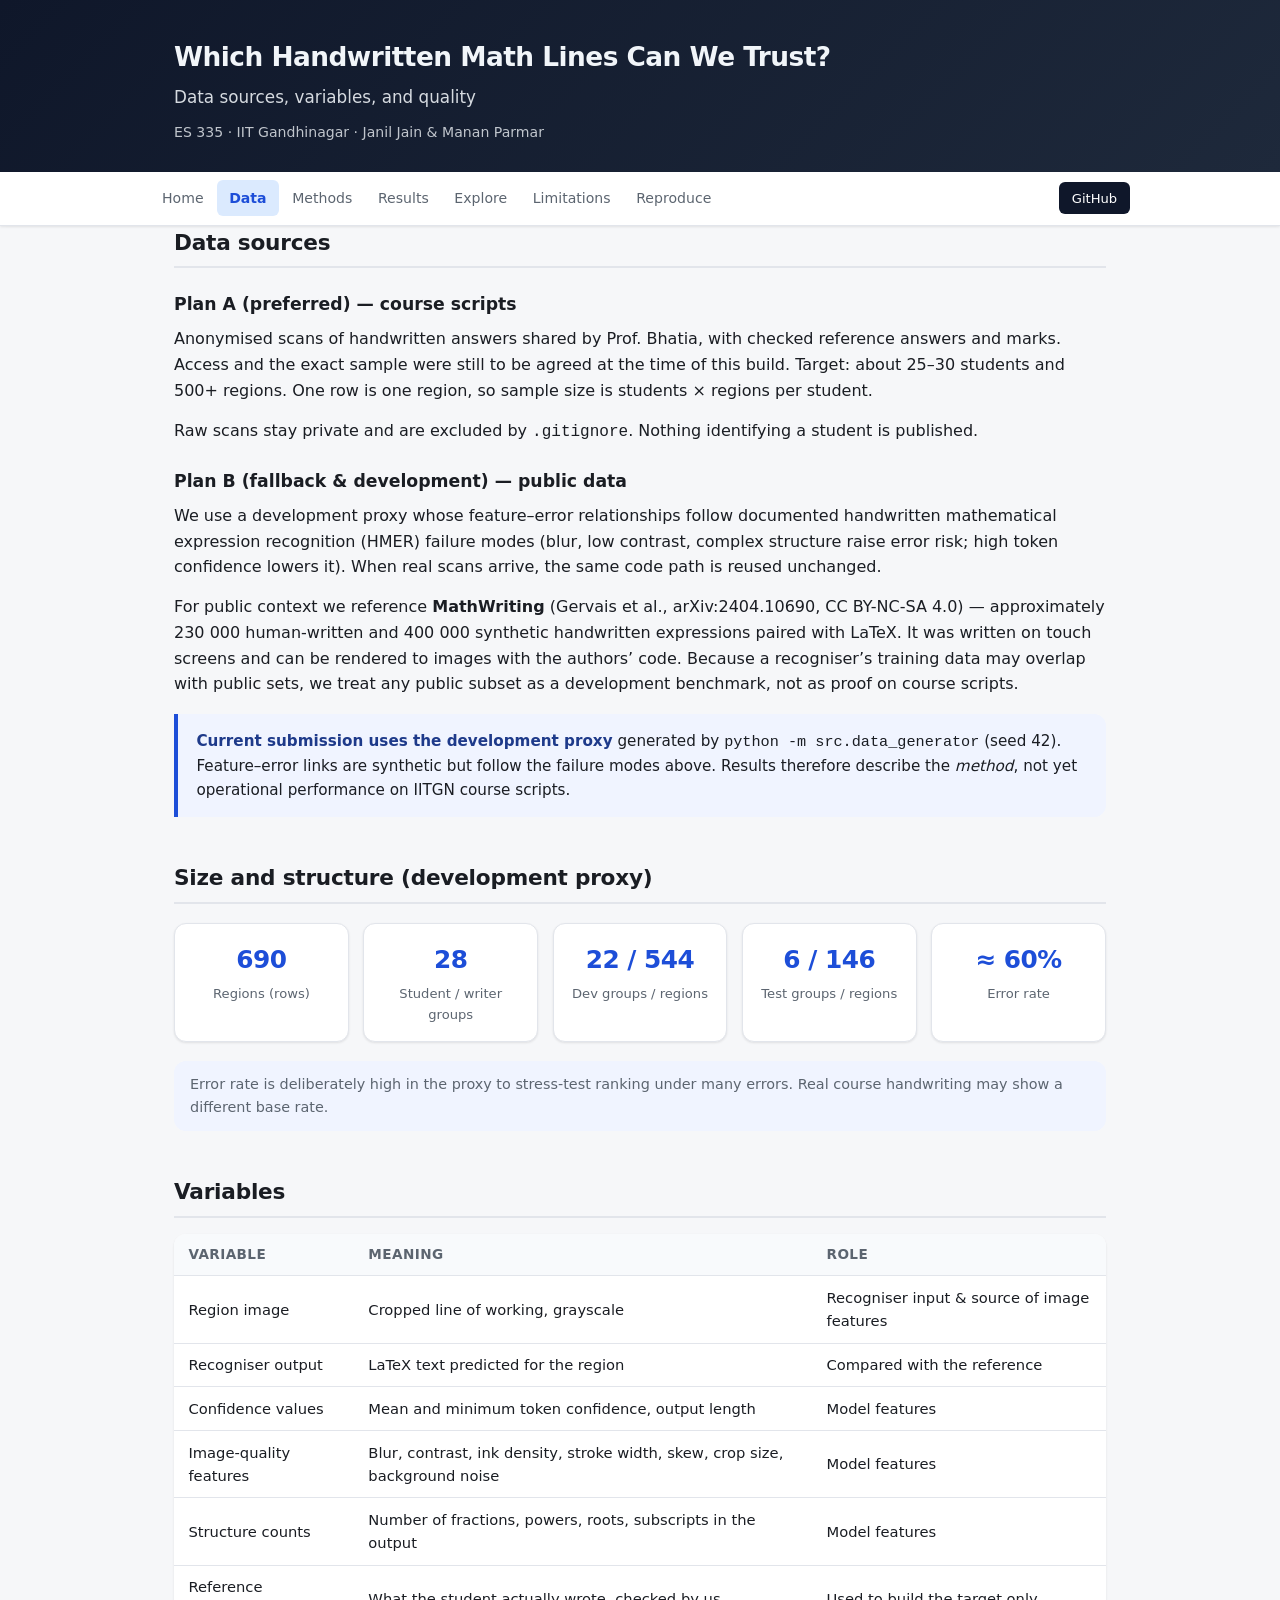
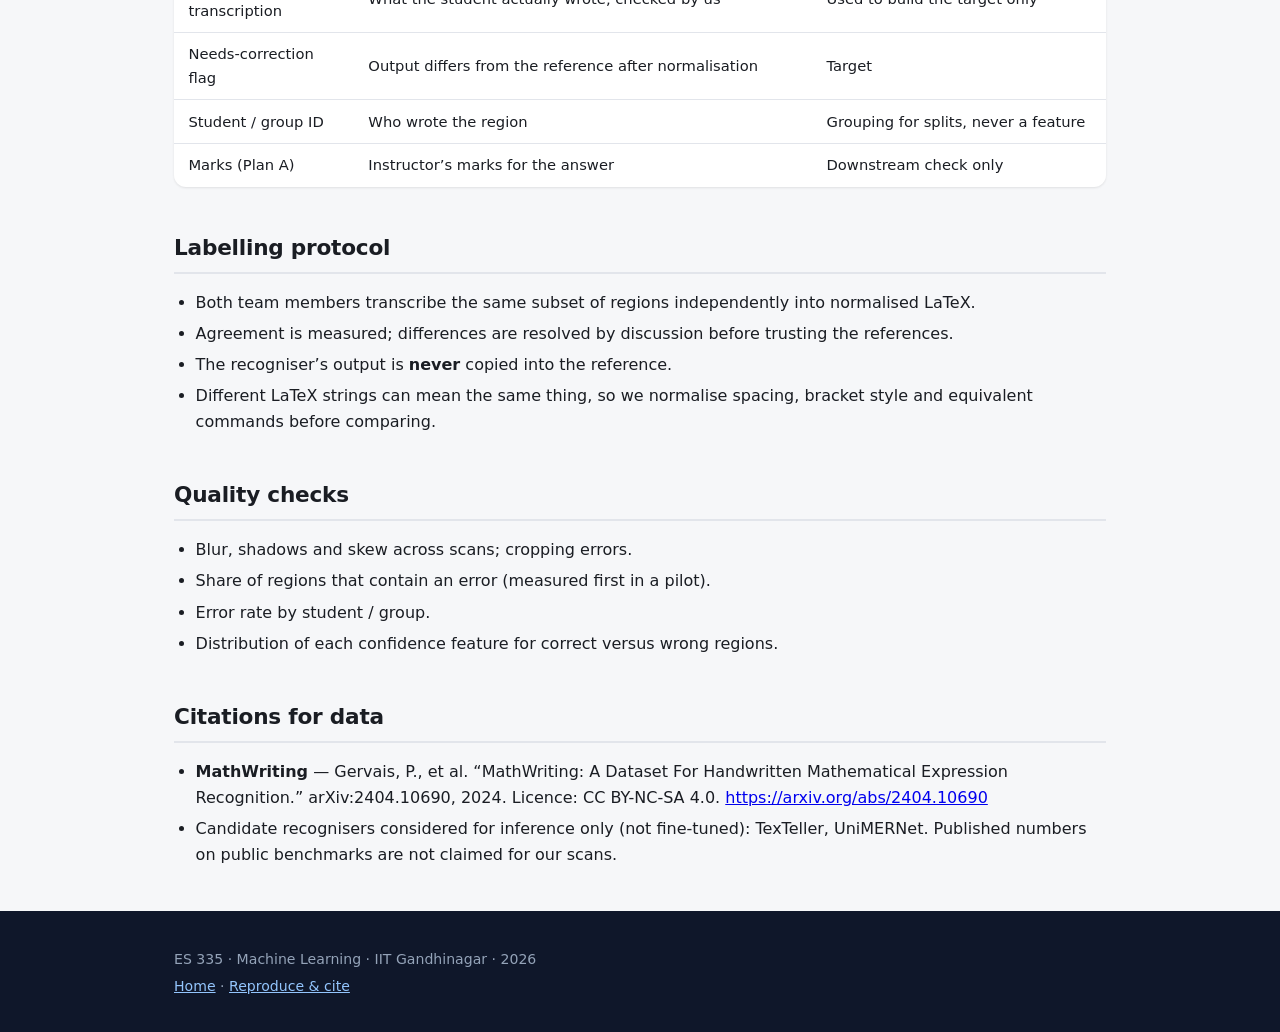
==== docs/data.html @ 90378cee "Add data.html and methods.html pages" ====
<!DOCTYPE html>
<html lang="en">
<head>
  <meta charset="UTF-8" />
  <meta name="viewport" content="width=device-width, initial-scale=1" />
  <title>Data · Handwritten Math Error Prediction · ES 335</title>
  <link rel="stylesheet" href="style.css" />
</head>
<body>
<header class="site-header">
  <div class="wrap">
    <h1>Which Handwritten Math Lines Can We Trust?</h1>
    <p class="subtitle">Data sources, variables, and quality</p>
    <p class="meta">ES 335 · IIT Gandhinagar · Janil Jain &amp; Manan Parmar</p>
  </div>
</header>

<nav class="nav">
  <div class="wrap nav-inner">
    <a href="index.html">Home</a>
    <a href="data.html" class="active">Data</a>
    <a href="methods.html">Methods</a>
    <a href="results.html">Results</a>
    <a href="explore.html">Explore</a>
    <a href="limitations.html">Limitations</a>
    <a href="reproduce.html">Reproduce</a>
    <a class="repo-link" href="https://github.com/Janil-ship-it/es335-math-recognition-error-prediction" target="_blank" rel="noopener">GitHub</a>
  </div>
</nav>

<main class="wrap">
  <section>
    <h2>Data sources</h2>
    <h3>Plan A (preferred) — course scripts</h3>
    <p>
      Anonymised scans of handwritten answers shared by Prof. Bhatia, with checked reference answers and marks.
      Access and the exact sample were still to be agreed at the time of this build. Target: about 25–30 students
      and 500+ regions. One row is one region, so sample size is students × regions per student.
    </p>
    <p>
      Raw scans stay private and are excluded by <code>.gitignore</code>. Nothing identifying a student is published.
    </p>
    <h3>Plan B (fallback &amp; development) — public data</h3>
    <p>
      We use a development proxy whose feature–error relationships follow documented handwritten mathematical
      expression recognition (HMER) failure modes (blur, low contrast, complex structure raise error risk;
      high token confidence lowers it). When real scans arrive, the same code path is reused unchanged.
    </p>
    <p>
      For public context we reference <strong>MathWriting</strong>
      (Gervais et al., arXiv:2404.10690, CC BY-NC-SA 4.0) — approximately 230&nbsp;000 human-written and
      400&nbsp;000 synthetic handwritten expressions paired with LaTeX. It was written on touch screens and can
      be rendered to images with the authors’ code. Because a recogniser’s training data may overlap with public
      sets, we treat any public subset as a development benchmark, not as proof on course scripts.
    </p>
    <div class="callout">
      <strong>Current submission uses the development proxy</strong> generated by
      <code>python -m src.data_generator</code> (seed 42). Feature–error links are synthetic but follow the
      failure modes above. Results therefore describe the <em>method</em>, not yet operational performance on
      IITGN course scripts.
    </div>
  </section>
  <section>
    <h2>Size and structure (development proxy)</h2>
    <div class="stats-grid">
      <div class="stat-card"><div class="value">690</div><div class="label">Regions (rows)</div></div>
      <div class="stat-card"><div class="value">28</div><div class="label">Student / writer groups</div></div>
      <div class="stat-card"><div class="value">22 / 544</div><div class="label">Dev groups / regions</div></div>
      <div class="stat-card"><div class="value">6 / 146</div><div class="label">Test groups / regions</div></div>
      <div class="stat-card"><div class="value">≈ 60%</div><div class="label">Error rate</div></div>
    </div>
    <p class="note">
      Error rate is deliberately high in the proxy to stress-test ranking under many errors.
      Real course handwriting may show a different base rate.
    </p>
  </section>
  <section>
    <h2>Variables</h2>
    <table>
      <thead>
        <tr><th>Variable</th><th>Meaning</th><th>Role</th></tr>
      </thead>
      <tbody>
        <tr><td>Region image</td><td>Cropped line of working, grayscale</td><td>Recogniser input &amp; source of image features</td></tr>
        <tr><td>Recogniser output</td><td>LaTeX text predicted for the region</td><td>Compared with the reference</td></tr>
        <tr><td>Confidence values</td><td>Mean and minimum token confidence, output length</td><td>Model features</td></tr>
        <tr><td>Image-quality features</td><td>Blur, contrast, ink density, stroke width, skew, crop size, background noise</td><td>Model features</td></tr>
        <tr><td>Structure counts</td><td>Number of fractions, powers, roots, subscripts in the output</td><td>Model features</td></tr>
        <tr><td>Reference transcription</td><td>What the student actually wrote, checked by us</td><td>Used to build the target only</td></tr>
        <tr><td>Needs-correction flag</td><td>Output differs from the reference after normalisation</td><td>Target</td></tr>
        <tr><td>Student / group ID</td><td>Who wrote the region</td><td>Grouping for splits, never a feature</td></tr>
        <tr><td>Marks (Plan A)</td><td>Instructor’s marks for the answer</td><td>Downstream check only</td></tr>
      </tbody>
    </table>
  </section>
  <section>
    <h2>Labelling protocol</h2>
    <ul>
      <li>Both team members transcribe the same subset of regions independently into normalised LaTeX.</li>
      <li>Agreement is measured; differences are resolved by discussion before trusting the references.</li>
      <li>The recogniser’s output is <strong>never</strong> copied into the reference.</li>
      <li>Different LaTeX strings can mean the same thing, so we normalise spacing, bracket style and equivalent commands before comparing.</li>
    </ul>
  </section>
  <section>
    <h2>Quality checks</h2>
    <ul>
      <li>Blur, shadows and skew across scans; cropping errors.</li>
      <li>Share of regions that contain an error (measured first in a pilot).</li>
      <li>Error rate by student / group.</li>
      <li>Distribution of each confidence feature for correct versus wrong regions.</li>
    </ul>
  </section>
  <section>
    <h2>Citations for data</h2>
    <ul>
      <li>
        <strong>MathWriting</strong> — Gervais, P., et al. “MathWriting: A Dataset For Handwritten Mathematical Expression Recognition.”
        arXiv:2404.10690, 2024. Licence: CC BY-NC-SA 4.0.
        <a href="https://arxiv.org/abs/2404.10690" target="_blank" rel="noopener">https://arxiv.org/abs/2404.10690</a>
      </li>
      <li>
        Candidate recognisers considered for inference only (not fine-tuned): TexTeller, UniMERNet.
        Published numbers on public benchmarks are not claimed for our scans.
      </li>
    </ul>
  </section>
</main>

<footer class="site-footer">
  <div class="wrap">
    <p>ES 335 · Machine Learning · IIT Gandhinagar · 2026</p>
    <p><a href="index.html">Home</a> · <a href="reproduce.html">Reproduce &amp; cite</a></p>
  </div>
</footer>
</body>
</html>
---- docs/style.css ----
/* ============================================================
   ES 335 · Handwritten Math Error Prediction
   Production-ready site styles
   ============================================================ */

:root {
  --bg: #f6f7f9;
  --card: #ffffff;
  --text: #1a1d23;
  --muted: #5c6570;
  --accent: #1d4ed8;
  --accent-soft: #dbeafe;
  --accent-dark: #1e3a8a;
  --border: #e2e5eb;
  --success: #059669;
  --warning: #d97706;
  --danger: #dc2626;
  --baseline: #64748b;
  --logistic: #2563eb;
  --forest: #7c3aed;
  --radius: 12px;
  --shadow: 0 1px 3px rgba(0,0,0,.06), 0 1px 2px rgba(0,0,0,.04);
  --shadow-lg: 0 10px 25px -5px rgba(0,0,0,.08), 0 4px 6px -2px rgba(0,0,0,.03);
  font-family: "Inter", system-ui, -apple-system, BlinkMacSystemFont, "Segoe UI", sans-serif;
}

* { box-sizing: border-box; }
html { scroll-behavior: smooth; }
body {
  margin: 0;
  background: var(--bg);
  color: var(--text);
  line-height: 1.6;
  font-size: 16px;
  -webkit-font-smoothing: antialiased;
}

.wrap {
  max-width: 980px;
  margin: 0 auto;
  padding: 0 1.5rem;
}
.wide { max-width: 1100px; }

.site-header {
  background: linear-gradient(135deg, #0f172a 0%, #1e293b 100%);
  color: #f1f5f9;
  padding: 2.25rem 0 1.75rem;
}
.site-header h1 {
  margin: 0 0 0.35rem;
  font-size: 1.65rem;
  font-weight: 700;
  letter-spacing: -0.02em;
}
.site-header .subtitle {
  margin: 0;
  opacity: 0.88;
  font-size: 1.05rem;
}
.site-header .meta {
  margin: 0.65rem 0 0;
  font-size: 0.88rem;
  opacity: 0.78;
}
.site-header a {
  color: #93c5fd;
  text-decoration: none;
}
.site-header a:hover { text-decoration: underline; }

.nav {
  background: var(--card);
  border-bottom: 1px solid var(--border);
  position: sticky;
  top: 0;
  z-index: 50;
  box-shadow: var(--shadow);
}
.nav-inner {
  display: flex;
  flex-wrap: wrap;
  gap: 0.15rem 0.1rem;
  padding: 0.55rem 0;
  align-items: center;
}
.nav a {
  color: var(--muted);
  text-decoration: none;
  font-size: 0.88rem;
  font-weight: 500;
  padding: 0.4rem 0.75rem;
  border-radius: 6px;
  transition: all 0.15s;
}
.nav a:hover { color: var(--accent); background: var(--accent-soft); }
.nav a.active {
  color: var(--accent);
  background: var(--accent-soft);
  font-weight: 600;
}
.nav .repo-link {
  margin-left: auto;
  background: #0f172a;
  color: #fff !important;
  font-size: 0.82rem;
  padding: 0.35rem 0.8rem;
}
.nav .repo-link:hover { background: #1e293b; }

main { padding: 2.25rem 0 4rem; }
section { margin-bottom: 2.75rem; }
h2 {
  font-size: 1.35rem;
  margin: 0 0 1rem;
  font-weight: 700;
  letter-spacing: -0.01em;
  border-bottom: 2px solid var(--border);
  padding-bottom: 0.4rem;
}
h3 {
  font-size: 1.08rem;
  margin: 1.4rem 0 0.5rem;
  font-weight: 600;
}
p { margin: 0 0 0.9rem; }
ul, ol { margin: 0 0 1rem; padding-left: 1.35rem; }
li { margin-bottom: 0.35rem; }

.card {
  background: var(--card);
  border-radius: var(--radius);
  border: 1px solid var(--border);
  box-shadow: var(--shadow);
  padding: 1.25rem 1.4rem;
  margin-bottom: 1.25rem;
}
.callout {
  background: #f0f4ff;
  border-left: 4px solid var(--accent);
  padding: 0.9rem 1.15rem;
  border-radius: 0 var(--radius) var(--radius) 0;
  margin: 1.1rem 0;
  font-size: 0.95rem;
}
.callout.warning {
  background: #fffbeb;
  border-left-color: var(--warning);
}
.callout.danger {
  background: #fef2f2;
  border-left-color: var(--danger);
}
.callout strong { color: var(--accent-dark); }

table {
  width: 100%;
  border-collapse: collapse;
  background: var(--card);
  border-radius: var(--radius);
  overflow: hidden;
  box-shadow: var(--shadow);
  font-size: 0.92rem;
  margin: 1rem 0;
}
th, td {
  padding: 0.6rem 0.9rem;
  border-bottom: 1px solid var(--border);
  text-align: left;
}
th {
  background: #f8fafc;
  font-weight: 600;
  color: var(--muted);
  font-size: 0.85rem;
  text-transform: uppercase;
  letter-spacing: 0.03em;
}
tr:last-child td { border-bottom: none; }
tr:hover td { background: #f8fafc; }
.num { font-variant-numeric: tabular-nums; text-align: right; }
.ci { color: var(--muted); font-size: 0.85em; }

.stats-grid {
  display: grid;
  grid-template-columns: repeat(auto-fit, minmax(160px, 1fr));
  gap: 0.9rem;
  margin: 1.2rem 0;
}
.stat-card {
  background: var(--card);
  border: 1px solid var(--border);
  border-radius: var(--radius);
  padding: 1rem 1.15rem;
  text-align: center;
  box-shadow: var(--shadow);
}
.stat-card .value {
  font-size: 1.55rem;
  font-weight: 700;
  color: var(--accent);
  letter-spacing: -0.02em;
}
.stat-card .label {
  font-size: 0.82rem;
  color: var(--muted);
  margin-top: 0.2rem;
}

.control-panel {
  background: var(--card);
  border: 1px solid var(--border);
  border-radius: var(--radius);
  padding: 1.25rem 1.4rem;
  margin: 1.25rem 0;
  box-shadow: var(--shadow);
}
.control-row {
  display: flex;
  align-items: center;
  gap: 1rem;
  flex-wrap: wrap;
  margin-bottom: 0.85rem;
}
.control-row:last-child { margin-bottom: 0; }
.control-row label {
  font-weight: 600;
  font-size: 0.95rem;
  min-width: 110px;
}
input[type=range] {
  width: 220px;
  accent-color: var(--accent);
  cursor: pointer;
}
.rate-display {
  font-weight: 700;
  font-size: 1.15rem;
  color: var(--accent);
  min-width: 3.2rem;
}

.bar-group { margin: 1rem 0; }
.bar-row {
  display: flex;
  align-items: center;
  gap: 0.7rem;
  margin: 0.5rem 0;
}
.bar-row .lab {
  width: 100px;
  font-size: 0.9rem;
  font-weight: 500;
  flex-shrink: 0;
}
.bar-track {
  flex: 1;
  height: 18px;
  background: #e2e8f0;
  border-radius: 5px;
  overflow: hidden;
  max-width: 420px;
}
.bar-fill {
  height: 100%;
  border-radius: 5px;
  transition: width 0.25s ease;
  min-width: 2px;
}
.bar-fill.baseline { background: var(--baseline); }
.bar-fill.logistic { background: var(--logistic); }
.bar-fill.forest { background: var(--forest); }
.bar-value {
  font-size: 0.88rem;
  font-variant-numeric: tabular-nums;
  min-width: 4.5rem;
  color: var(--muted);
}

.metric-cards {
  display: grid;
  grid-template-columns: repeat(auto-fit, minmax(140px, 1fr));
  gap: 0.85rem;
  margin: 1.2rem 0;
}
.metric-card {
  background: var(--card);
  border: 1px solid var(--border);
  border-radius: var(--radius);
  padding: 0.9rem 1rem;
  text-align: center;
}
.metric-card .m-label {
  font-size: 0.78rem;
  color: var(--muted);
  text-transform: uppercase;
  letter-spacing: 0.04em;
  margin-bottom: 0.25rem;
}
.metric-card .m-value {
  font-size: 1.4rem;
  font-weight: 700;
  font-variant-numeric: tabular-nums;
}
.metric-card .m-sub {
  font-size: 0.78rem;
  color: var(--muted);
  margin-top: 0.15rem;
}

.filters {
  display: flex;
  flex-wrap: wrap;
  gap: 0.5rem;
  margin: 1rem 0;
}
.filter-btn {
  border: 1px solid var(--border);
  background: var(--card);
  color: var(--muted);
  padding: 0.4rem 0.85rem;
  border-radius: 999px;
  font-size: 0.85rem;
  font-weight: 500;
  cursor: pointer;
  transition: all 0.15s;
}
.filter-btn:hover { border-color: var(--accent); color: var(--accent); }
.filter-btn.active {
  background: var(--accent);
  color: #fff;
  border-color: var(--accent);
}
.region-grid {
  display: grid;
  grid-template-columns: repeat(auto-fill, minmax(280px, 1fr));
  gap: 1rem;
  margin-top: 1.25rem;
}
.region-card {
  background: var(--card);
  border: 1px solid var(--border);
  border-radius: var(--radius);
  padding: 1rem 1.1rem;
  box-shadow: var(--shadow);
  transition: box-shadow 0.15s, border-color 0.15s;
  cursor: default;
}
.region-card:hover {
  box-shadow: var(--shadow-lg);
  border-color: #cbd5e1;
}
.region-card.miss { border-left: 4px solid var(--danger); }
.region-card.hit { border-left: 4px solid var(--success); }
.region-card.false-alarm { border-left: 4px solid var(--warning); }
.region-card.correct { border-left: 4px solid #94a3b8; }
.region-id {
  font-size: 0.78rem;
  color: var(--muted);
  font-weight: 600;
  letter-spacing: 0.03em;
}
.latex {
  font-family: "Times New Roman", Times, serif;
  font-size: 1.05rem;
  margin: 0.4rem 0;
  padding: 0.35rem 0.5rem;
  background: #f8fafc;
  border-radius: 6px;
  overflow-x: auto;
}
.latex .tag {
  font-size: 0.7rem;
  color: var(--muted);
  text-transform: uppercase;
  margin-right: 0.4rem;
}
.feat-row {
  display: flex;
  flex-wrap: wrap;
  gap: 0.35rem 0.7rem;
  font-size: 0.8rem;
  color: var(--muted);
  margin-top: 0.5rem;
}
.risk-badge {
  display: inline-block;
  font-size: 0.78rem;
  font-weight: 600;
  padding: 0.15rem 0.5rem;
  border-radius: 999px;
  margin-top: 0.4rem;
}
.risk-high { background: #fee2e2; color: #b91c1c; }
.risk-mid { background: #fef3c7; color: #b45309; }
.risk-low { background: #d1fae5; color: #047857; }

.site-footer {
  background: #0f172a;
  color: #94a3b8;
  padding: 2rem 0;
  font-size: 0.88rem;
}
.site-footer a { color: #93c5fd; }
.site-footer p { margin: 0.3rem 0; }

.note {
  font-size: 0.9rem;
  color: var(--muted);
  background: #f0f4ff;
  padding: 0.75rem 1rem;
  border-radius: var(--radius);
  margin: 1rem 0;
}
.badge {
  display: inline-block;
  font-size: 0.75rem;
  font-weight: 600;
  padding: 0.15rem 0.55rem;
  border-radius: 999px;
  background: var(--accent-soft);
  color: var(--accent-dark);
}
.two-col {
  display: grid;
  grid-template-columns: 1fr 1fr;
  gap: 1.25rem;
}
@media (max-width: 720px) {
  .two-col { grid-template-columns: 1fr; }
  .site-header h1 { font-size: 1.35rem; }
  .nav-inner { gap: 0.1rem; }
  .nav a { padding: 0.35rem 0.55rem; font-size: 0.82rem; }
  .nav .repo-link { margin-left: 0; margin-top: 0.3rem; }
}

.hero-takeaway {
  background: linear-gradient(135deg, #eff6ff, #f0f9ff);
  border: 1px solid #bfdbfe;
  border-radius: var(--radius);
  padding: 1.35rem 1.5rem;
  margin: 1.5rem 0;
}
.hero-takeaway h3 { margin-top: 0; color: var(--accent-dark); }
.compare-table td.better { color: var(--success); font-weight: 600; }
.legend {
  display: flex;
  gap: 1.25rem;
  flex-wrap: wrap;
  font-size: 0.88rem;
  margin: 0.75rem 0 1.25rem;
}
.legend span::before {
  content: "";
  display: inline-block;
  width: 12px;
  height: 12px;
  border-radius: 3px;
  margin-right: 0.4rem;
  vertical-align: -1px;
}
.legend .baseline::before { background: var(--baseline); }
.legend .logistic::before { background: var(--logistic); }
.legend .forest::before { background: var(--forest); }
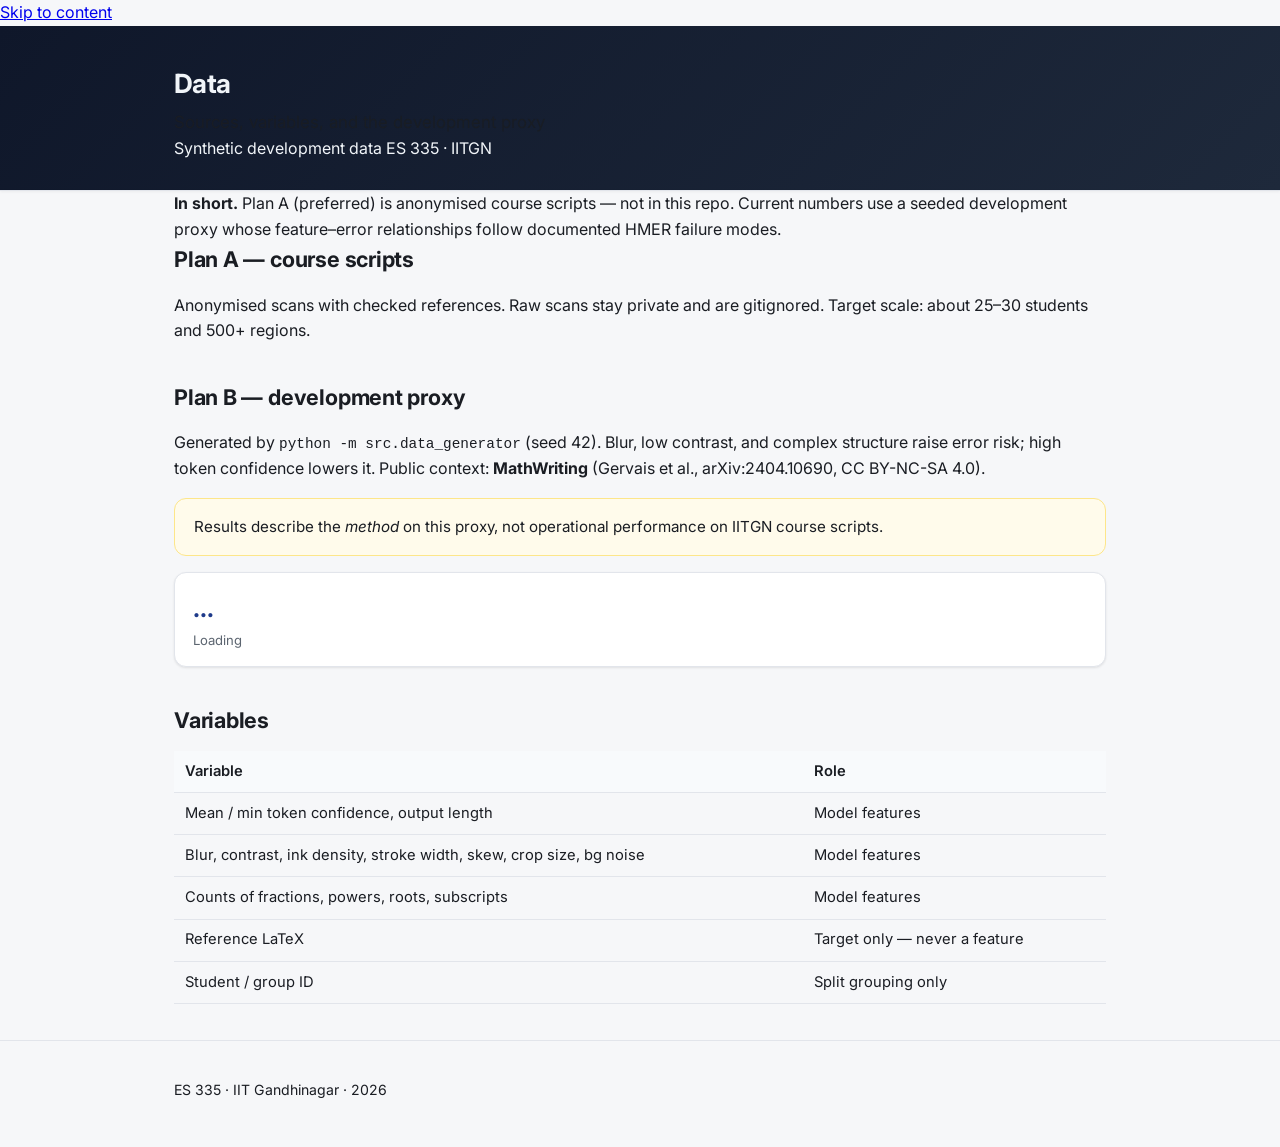
==== commit 8698fa89: "Site redesign: methods, data, errors step pages" ====
--- a/docs/data.html
+++ b/docs/data.html
@@ -3,135 +3,91 @@
 <head>
   <meta charset="UTF-8" />
   <meta name="viewport" content="width=device-width, initial-scale=1" />
-  <title>Data · Handwritten Math Error Prediction · ES 335</title>
+  <title>Data · MathGuard · ES 335</title>
+  <link href="https://fonts.googleapis.com/css2?family=IBM+Plex+Mono:wght@400;600&family=Inter:wght@400;500;600;700&display=swap" rel="stylesheet" />
   <link rel="stylesheet" href="style.css" />
 </head>
 <body>
+<a class="skip-link" href="#main">Skip to content</a>
 <header class="site-header">
   <div class="wrap">
-    <h1>Which Handwritten Math Lines Can We Trust?</h1>
-    <p class="subtitle">Data sources, variables, and quality</p>
-    <p class="meta">ES 335 · IIT Gandhinagar · Janil Jain &amp; Manan Parmar</p>
+    <h1>Data</h1>
+    <p class="subtitle">Sources, variables, and the development proxy</p>
+    <div class="badge-row">
+      <span class="badge badge-synthetic">Synthetic development data</span>
+      <span class="badge badge-course">ES 335 · IITGN</span>
+    </div>
   </div>
 </header>
+<nav class="nav" id="site-nav" aria-label="Primary"></nav>
+<main id="main" class="wrap">
+  <div id="breadcrumb" class="breadcrumb"></div>
+  <div id="step-progress"></div>
 
-<nav class="nav">
-  <div class="wrap nav-inner">
-    <a href="index.html">Home</a>
-    <a href="data.html" class="active">Data</a>
-    <a href="methods.html">Methods</a>
-    <a href="results.html">Results</a>
-    <a href="explore.html">Explore</a>
-    <a href="limitations.html">Limitations</a>
-    <a href="reproduce.html">Reproduce</a>
-    <a class="repo-link" href="https://github.com/Janil-ship-it/es335-math-recognition-error-prediction" target="_blank" rel="noopener">GitHub</a>
+  <div class="in-short">
+    <strong>In short.</strong>
+    Plan A (preferred) is anonymised course scripts — not in this repo. Current numbers use a seeded development
+    proxy whose feature–error relationships follow documented HMER failure modes.
   </div>
-</nav>
 
-<main class="wrap">
   <section>
-    <h2>Data sources</h2>
-    <h3>Plan A (preferred) — course scripts</h3>
+    <h2>Plan A — course scripts</h2>
     <p>
-      Anonymised scans of handwritten answers shared by Prof. Bhatia, with checked reference answers and marks.
-      Access and the exact sample were still to be agreed at the time of this build. Target: about 25–30 students
-      and 500+ regions. One row is one region, so sample size is students × regions per student.
+      Anonymised scans with checked references. Raw scans stay private and are gitignored.
+      Target scale: about 25–30 students and 500+ regions.
     </p>
+  </section>
+
+  <section>
+    <h2>Plan B — development proxy</h2>
     <p>
-      Raw scans stay private and are excluded by <code>.gitignore</code>. Nothing identifying a student is published.
+      Generated by <code>python -m src.data_generator</code> (seed 42). Blur, low contrast, and complex structure
+      raise error risk; high token confidence lowers it. Public context: <strong>MathWriting</strong>
+      (Gervais et al., arXiv:2404.10690, CC BY-NC-SA 4.0).
     </p>
-    <h3>Plan B (fallback &amp; development) — public data</h3>
-    <p>
-      We use a development proxy whose feature–error relationships follow documented handwritten mathematical
-      expression recognition (HMER) failure modes (blur, low contrast, complex structure raise error risk;
-      high token confidence lowers it). When real scans arrive, the same code path is reused unchanged.
-    </p>
-    <p>
-      For public context we reference <strong>MathWriting</strong>
-      (Gervais et al., arXiv:2404.10690, CC BY-NC-SA 4.0) — approximately 230&nbsp;000 human-written and
-      400&nbsp;000 synthetic handwritten expressions paired with LaTeX. It was written on touch screens and can
-      be rendered to images with the authors’ code. Because a recogniser’s training data may overlap with public
-      sets, we treat any public subset as a development benchmark, not as proof on course scripts.
-    </p>
-    <div class="callout">
-      <strong>Current submission uses the development proxy</strong> generated by
-      <code>python -m src.data_generator</code> (seed 42). Feature–error links are synthetic but follow the
-      failure modes above. Results therefore describe the <em>method</em>, not yet operational performance on
-      IITGN course scripts.
+    <div class="callout callout-warning">
+      Results describe the <em>method</em> on this proxy, not operational performance on IITGN course scripts.
+    </div>
+    <div class="stats-grid" id="data-stats" data-loading>
+      <div class="stat-card loading"><div class="value">…</div><div class="label">Loading</div></div>
     </div>
   </section>
-  <section>
-    <h2>Size and structure (development proxy)</h2>
-    <div class="stats-grid">
-      <div class="stat-card"><div class="value">690</div><div class="label">Regions (rows)</div></div>
-      <div class="stat-card"><div class="value">28</div><div class="label">Student / writer groups</div></div>
-      <div class="stat-card"><div class="value">22 / 544</div><div class="label">Dev groups / regions</div></div>
-      <div class="stat-card"><div class="value">6 / 146</div><div class="label">Test groups / regions</div></div>
-      <div class="stat-card"><div class="value">≈ 60%</div><div class="label">Error rate</div></div>
-    </div>
-    <p class="note">
-      Error rate is deliberately high in the proxy to stress-test ranking under many errors.
-      Real course handwriting may show a different base rate.
-    </p>
-  </section>
+
   <section>
     <h2>Variables</h2>
-    <table>
-      <thead>
-        <tr><th>Variable</th><th>Meaning</th><th>Role</th></tr>
-      </thead>
-      <tbody>
-        <tr><td>Region image</td><td>Cropped line of working, grayscale</td><td>Recogniser input &amp; source of image features</td></tr>
-        <tr><td>Recogniser output</td><td>LaTeX text predicted for the region</td><td>Compared with the reference</td></tr>
-        <tr><td>Confidence values</td><td>Mean and minimum token confidence, output length</td><td>Model features</td></tr>
-        <tr><td>Image-quality features</td><td>Blur, contrast, ink density, stroke width, skew, crop size, background noise</td><td>Model features</td></tr>
-        <tr><td>Structure counts</td><td>Number of fractions, powers, roots, subscripts in the output</td><td>Model features</td></tr>
-        <tr><td>Reference transcription</td><td>What the student actually wrote, checked by us</td><td>Used to build the target only</td></tr>
-        <tr><td>Needs-correction flag</td><td>Output differs from the reference after normalisation</td><td>Target</td></tr>
-        <tr><td>Student / group ID</td><td>Who wrote the region</td><td>Grouping for splits, never a feature</td></tr>
-        <tr><td>Marks (Plan A)</td><td>Instructor’s marks for the answer</td><td>Downstream check only</td></tr>
-      </tbody>
-    </table>
+    <div class="table-wrap">
+      <table>
+        <thead><tr><th>Variable</th><th>Role</th></tr></thead>
+        <tbody>
+          <tr><td>Mean / min token confidence, output length</td><td>Model features</td></tr>
+          <tr><td>Blur, contrast, ink density, stroke width, skew, crop size, bg noise</td><td>Model features</td></tr>
+          <tr><td>Counts of fractions, powers, roots, subscripts</td><td>Model features</td></tr>
+          <tr><td>Reference LaTeX</td><td>Target only — never a feature</td></tr>
+          <tr><td>Student / group ID</td><td>Split grouping only</td></tr>
+        </tbody>
+      </table>
+    </div>
   </section>
-  <section>
-    <h2>Labelling protocol</h2>
-    <ul>
-      <li>Both team members transcribe the same subset of regions independently into normalised LaTeX.</li>
-      <li>Agreement is measured; differences are resolved by discussion before trusting the references.</li>
-      <li>The recogniser’s output is <strong>never</strong> copied into the reference.</li>
-      <li>Different LaTeX strings can mean the same thing, so we normalise spacing, bracket style and equivalent commands before comparing.</li>
-    </ul>
-  </section>
-  <section>
-    <h2>Quality checks</h2>
-    <ul>
-      <li>Blur, shadows and skew across scans; cropping errors.</li>
-      <li>Share of regions that contain an error (measured first in a pilot).</li>
-      <li>Error rate by student / group.</li>
-      <li>Distribution of each confidence feature for correct versus wrong regions.</li>
-    </ul>
-  </section>
-  <section>
-    <h2>Citations for data</h2>
-    <ul>
-      <li>
-        <strong>MathWriting</strong> — Gervais, P., et al. “MathWriting: A Dataset For Handwritten Mathematical Expression Recognition.”
-        arXiv:2404.10690, 2024. Licence: CC BY-NC-SA 4.0.
-        <a href="https://arxiv.org/abs/2404.10690" target="_blank" rel="noopener">https://arxiv.org/abs/2404.10690</a>
-      </li>
-      <li>
-        Candidate recognisers considered for inference only (not fine-tuned): TexTeller, UniMERNet.
-        Published numbers on public benchmarks are not claimed for our scans.
-      </li>
-    </ul>
-  </section>
+
+  <nav class="page-nav" id="page-nav" aria-label="Page"></nav>
 </main>
-
-<footer class="site-footer">
-  <div class="wrap">
-    <p>ES 335 · Machine Learning · IIT Gandhinagar · 2026</p>
-    <p><a href="index.html">Home</a> · <a href="reproduce.html">Reproduce &amp; cite</a></p>
-  </div>
-</footer>
+<footer class="site-footer"><div class="wrap"><p>ES 335 · IIT Gandhinagar · 2026</p></div></footer>
+<script src="app.js"></script>
+<script>
+  MathGuard.init({
+    page: "data",
+    onData: function (data) {
+      var ds = data.dataset_stats || {};
+      var el = document.getElementById("data-stats");
+      if (!el) return;
+      el.innerHTML =
+        '<div class="stat-card"><div class="value">' + (ds.n_total || "—") + '</div><div class="label">Regions</div></div>' +
+        '<div class="stat-card"><div class="value">' + ((ds.n_dev_groups || 0) + (ds.n_test_groups || 0)) + '</div><div class="label">Groups</div></div>' +
+        '<div class="stat-card"><div class="value">' + (ds.n_dev_groups || "—") + ' / ' + (ds.n_dev || "—") + '</div><div class="label">Dev groups / regions</div></div>' +
+        '<div class="stat-card"><div class="value">' + (ds.n_test_groups || "—") + ' / ' + (ds.n_test || "—") + '</div><div class="label">Test groups / regions</div></div>' +
+        '<div class="stat-card"><div class="value">' + MathGuard.pct(ds.error_rate_overall, 0) + '</div><div class="label">Overall error rate</div></div>';
+    }
+  });
+</script>
 </body>
 </html>
--- a/docs/style.css
+++ b/docs/style.css
@@ -80,385 +80,112 @@
 .nav-inner {
   display: flex;
   flex-wrap: wrap;
-  gap: 0.15rem 0.1rem;
+  gap: 0.25rem 0.15rem;
   padding: 0.55rem 0;
   align-items: center;
 }
 .nav a {
   color: var(--muted);
   text-decoration: none;
-  font-size: 0.88rem;
+  font-size: 0.92rem;
   font-weight: 500;
   padding: 0.4rem 0.75rem;
-  border-radius: 6px;
-  transition: all 0.15s;
+  border-radius: 8px;
+  transition: background .15s, color .15s;
 }
-.nav a:hover { color: var(--accent); background: var(--accent-soft); }
-.nav a.active {
-  color: var(--accent);
-  background: var(--accent-soft);
-  font-weight: 600;
-}
-.nav .repo-link {
-  margin-left: auto;
-  background: #0f172a;
-  color: #fff !important;
-  font-size: 0.82rem;
-  padding: 0.35rem 0.8rem;
-}
-.nav .repo-link:hover { background: #1e293b; }
+.nav a:hover { background: var(--accent-soft); color: var(--accent-dark); }
+.nav a.active { background: var(--accent-soft); color: var(--accent); font-weight: 600; }
+.nav .repo-link { margin-left: auto; color: var(--accent); }
 
-main { padding: 2.25rem 0 4rem; }
-section { margin-bottom: 2.75rem; }
-h2 {
-  font-size: 1.35rem;
-  margin: 0 0 1rem;
-  font-weight: 700;
-  letter-spacing: -0.01em;
-  border-bottom: 2px solid var(--border);
-  padding-bottom: 0.4rem;
-}
-h3 {
-  font-size: 1.08rem;
-  margin: 1.4rem 0 0.5rem;
-  font-weight: 600;
-}
-p { margin: 0 0 0.9rem; }
-ul, ol { margin: 0 0 1rem; padding-left: 1.35rem; }
-li { margin-bottom: 0.35rem; }
-
-.card {
-  background: var(--card);
-  border-radius: var(--radius);
-  border: 1px solid var(--border);
-  box-shadow: var(--shadow);
-  padding: 1.25rem 1.4rem;
-  margin-bottom: 1.25rem;
-}
-.callout {
-  background: #f0f4ff;
-  border-left: 4px solid var(--accent);
-  padding: 0.9rem 1.15rem;
-  border-radius: 0 var(--radius) var(--radius) 0;
-  margin: 1.1rem 0;
-  font-size: 0.95rem;
-}
-.callout.warning {
-  background: #fffbeb;
-  border-left-color: var(--warning);
-}
-.callout.danger {
-  background: #fef2f2;
-  border-left-color: var(--danger);
-}
-.callout strong { color: var(--accent-dark); }
-
-table {
-  width: 100%;
-  border-collapse: collapse;
-  background: var(--card);
-  border-radius: var(--radius);
-  overflow: hidden;
-  box-shadow: var(--shadow);
-  font-size: 0.92rem;
-  margin: 1rem 0;
-}
-th, td {
-  padding: 0.6rem 0.9rem;
-  border-bottom: 1px solid var(--border);
-  text-align: left;
-}
-th {
-  background: #f8fafc;
-  font-weight: 600;
-  color: var(--muted);
-  font-size: 0.85rem;
-  text-transform: uppercase;
-  letter-spacing: 0.03em;
-}
-tr:last-child td { border-bottom: none; }
-tr:hover td { background: #f8fafc; }
-.num { font-variant-numeric: tabular-nums; text-align: right; }
-.ci { color: var(--muted); font-size: 0.85em; }
+main { padding: 2rem 0 3.5rem; }
+section { margin-bottom: 2.25rem; }
+h2 { font-size: 1.35rem; margin: 0 0 0.85rem; letter-spacing: -0.01em; }
+h3 { font-size: 1.08rem; margin: 1.25rem 0 0.5rem; }
+p, li { color: var(--text); }
+.muted, .note { color: var(--muted); font-size: 0.95rem; }
 
 .stats-grid {
   display: grid;
-  grid-template-columns: repeat(auto-fit, minmax(160px, 1fr));
-  gap: 0.9rem;
-  margin: 1.2rem 0;
+  grid-template-columns: repeat(auto-fit, minmax(140px, 1fr));
+  gap: 0.85rem;
 }
 .stat-card {
   background: var(--card);
   border: 1px solid var(--border);
   border-radius: var(--radius);
-  padding: 1rem 1.15rem;
-  text-align: center;
+  padding: 1rem 1.1rem;
   box-shadow: var(--shadow);
 }
 .stat-card .value {
   font-size: 1.55rem;
   font-weight: 700;
-  color: var(--accent);
+  color: var(--accent-dark);
   letter-spacing: -0.02em;
 }
 .stat-card .label {
   font-size: 0.82rem;
   color: var(--muted);
   margin-top: 0.2rem;
+  line-height: 1.35;
 }
 
-.control-panel {
-  background: var(--card);
-  border: 1px solid var(--border);
+.hero-takeaway {
+  background: linear-gradient(135deg, #eff6ff 0%, #f8fafc 100%);
+  border: 1px solid #bfdbfe;
   border-radius: var(--radius);
   padding: 1.25rem 1.4rem;
   margin: 1.25rem 0;
-  box-shadow: var(--shadow);
 }
-.control-row {
-  display: flex;
-  align-items: center;
-  gap: 1rem;
-  flex-wrap: wrap;
-  margin-bottom: 0.85rem;
-}
-.control-row:last-child { margin-bottom: 0; }
-.control-row label {
-  font-weight: 600;
+.callout {
+  background: #fffbeb;
+  border: 1px solid #fde68a;
+  border-radius: var(--radius);
+  padding: 1rem 1.2rem;
+  margin: 1rem 0;
   font-size: 0.95rem;
-  min-width: 110px;
-}
-input[type=range] {
-  width: 220px;
-  accent-color: var(--accent);
-  cursor: pointer;
-}
-.rate-display {
-  font-weight: 700;
-  font-size: 1.15rem;
-  color: var(--accent);
-  min-width: 3.2rem;
-}
-
-.bar-group { margin: 1rem 0; }
-.bar-row {
-  display: flex;
-  align-items: center;
-  gap: 0.7rem;
-  margin: 0.5rem 0;
-}
-.bar-row .lab {
-  width: 100px;
-  font-size: 0.9rem;
-  font-weight: 500;
-  flex-shrink: 0;
-}
-.bar-track {
-  flex: 1;
-  height: 18px;
-  background: #e2e8f0;
-  border-radius: 5px;
-  overflow: hidden;
-  max-width: 420px;
-}
-.bar-fill {
-  height: 100%;
-  border-radius: 5px;
-  transition: width 0.25s ease;
-  min-width: 2px;
-}
-.bar-fill.baseline { background: var(--baseline); }
-.bar-fill.logistic { background: var(--logistic); }
-.bar-fill.forest { background: var(--forest); }
-.bar-value {
-  font-size: 0.88rem;
-  font-variant-numeric: tabular-nums;
-  min-width: 4.5rem;
-  color: var(--muted);
-}
-
-.metric-cards {
-  display: grid;
-  grid-template-columns: repeat(auto-fit, minmax(140px, 1fr));
-  gap: 0.85rem;
-  margin: 1.2rem 0;
-}
-.metric-card {
-  background: var(--card);
-  border: 1px solid var(--border);
-  border-radius: var(--radius);
-  padding: 0.9rem 1rem;
-  text-align: center;
-}
-.metric-card .m-label {
-  font-size: 0.78rem;
-  color: var(--muted);
-  text-transform: uppercase;
-  letter-spacing: 0.04em;
-  margin-bottom: 0.25rem;
-}
-.metric-card .m-value {
-  font-size: 1.4rem;
-  font-weight: 700;
-  font-variant-numeric: tabular-nums;
-}
-.metric-card .m-sub {
-  font-size: 0.78rem;
-  color: var(--muted);
-  margin-top: 0.15rem;
-}
-
-.filters {
-  display: flex;
-  flex-wrap: wrap;
-  gap: 0.5rem;
-  margin: 1rem 0;
-}
-.filter-btn {
-  border: 1px solid var(--border);
-  background: var(--card);
-  color: var(--muted);
-  padding: 0.4rem 0.85rem;
-  border-radius: 999px;
-  font-size: 0.85rem;
-  font-weight: 500;
-  cursor: pointer;
-  transition: all 0.15s;
-}
-.filter-btn:hover { border-color: var(--accent); color: var(--accent); }
-.filter-btn.active {
-  background: var(--accent);
-  color: #fff;
-  border-color: var(--accent);
-}
-.region-grid {
-  display: grid;
-  grid-template-columns: repeat(auto-fill, minmax(280px, 1fr));
-  gap: 1rem;
-  margin-top: 1.25rem;
-}
-.region-card {
-  background: var(--card);
-  border: 1px solid var(--border);
-  border-radius: var(--radius);
-  padding: 1rem 1.1rem;
-  box-shadow: var(--shadow);
-  transition: box-shadow 0.15s, border-color 0.15s;
-  cursor: default;
-}
-.region-card:hover {
-  box-shadow: var(--shadow-lg);
-  border-color: #cbd5e1;
-}
-.region-card.miss { border-left: 4px solid var(--danger); }
-.region-card.hit { border-left: 4px solid var(--success); }
-.region-card.false-alarm { border-left: 4px solid var(--warning); }
-.region-card.correct { border-left: 4px solid #94a3b8; }
-.region-id {
-  font-size: 0.78rem;
-  color: var(--muted);
-  font-weight: 600;
-  letter-spacing: 0.03em;
-}
-.latex {
-  font-family: "Times New Roman", Times, serif;
-  font-size: 1.05rem;
-  margin: 0.4rem 0;
-  padding: 0.35rem 0.5rem;
-  background: #f8fafc;
-  border-radius: 6px;
-  overflow-x: auto;
-}
-.latex .tag {
-  font-size: 0.7rem;
-  color: var(--muted);
-  text-transform: uppercase;
-  margin-right: 0.4rem;
-}
-.feat-row {
-  display: flex;
-  flex-wrap: wrap;
-  gap: 0.35rem 0.7rem;
-  font-size: 0.8rem;
-  color: var(--muted);
-  margin-top: 0.5rem;
-}
-.risk-badge {
-  display: inline-block;
-  font-size: 0.78rem;
-  font-weight: 600;
-  padding: 0.15rem 0.5rem;
-  border-radius: 999px;
-  margin-top: 0.4rem;
-}
-.risk-high { background: #fee2e2; color: #b91c1c; }
-.risk-mid { background: #fef3c7; color: #b45309; }
-.risk-low { background: #d1fae5; color: #047857; }
-
-.site-footer {
-  background: #0f172a;
-  color: #94a3b8;
-  padding: 2rem 0;
-  font-size: 0.88rem;
-}
-.site-footer a { color: #93c5fd; }
-.site-footer p { margin: 0.3rem 0; }
-
-.note {
-  font-size: 0.9rem;
-  color: var(--muted);
-  background: #f0f4ff;
-  padding: 0.75rem 1rem;
-  border-radius: var(--radius);
-  margin: 1rem 0;
-}
-.badge {
-  display: inline-block;
-  font-size: 0.75rem;
-  font-weight: 600;
-  padding: 0.15rem 0.55rem;
-  border-radius: 999px;
-  background: var(--accent-soft);
-  color: var(--accent-dark);
 }
 .two-col {
   display: grid;
   grid-template-columns: 1fr 1fr;
-  gap: 1.25rem;
+  gap: 1rem;
 }
-@media (max-width: 720px) {
-  .two-col { grid-template-columns: 1fr; }
-  .site-header h1 { font-size: 1.35rem; }
-  .nav-inner { gap: 0.1rem; }
-  .nav a { padding: 0.35rem 0.55rem; font-size: 0.82rem; }
-  .nav .repo-link { margin-left: 0; margin-top: 0.3rem; }
+@media (max-width: 700px) { .two-col { grid-template-columns: 1fr; } }
+
+.card {
+  background: var(--card);
+  border: 1px solid var(--border);
+  border-radius: var(--radius);
+  padding: 1.15rem 1.25rem;
+  box-shadow: var(--shadow);
 }
+.chart-box {
+  background: var(--card);
+  border: 1px solid var(--border);
+  border-radius: var(--radius);
+  padding: 1rem 1.25rem;
+  box-shadow: var(--shadow);
+}
+.ci { color: var(--muted); font-size: 0.82rem; }
+.pipeline { padding-left: 1.25rem; }
+.pipeline li { margin-bottom: 0.5rem; }
+pre {
+  background: #0f172a;
+  color: #e2e8f0;
+  padding: 1.1rem 1.25rem;
+  border-radius: var(--radius);
+  overflow-x: auto;
+  font-size: 0.88rem;
+  line-height: 1.5;
+}
+code { font-family: ui-monospace, SFMono-Regular, Menlo, Monaco, Consolas, monospace; font-size: 0.9em; }
+table { width: 100%; border-collapse: collapse; font-size: 0.92rem; }
+th, td { padding: 0.55rem 0.7rem; border-bottom: 1px solid var(--border); text-align: left; }
+th { font-weight: 600; background: #f8fafc; }
 
-.hero-takeaway {
-  background: linear-gradient(135deg, #eff6ff, #f0f9ff);
-  border: 1px solid #bfdbfe;
-  border-radius: var(--radius);
-  padding: 1.35rem 1.5rem;
-  margin: 1.5rem 0;
+.site-footer {
+  border-top: 1px solid var(--border);
+  padding: 1.5rem 0 2rem;
+  color: var(--muted);
+  font-size: 0.88rem;
 }
-.hero-takeaway h3 { margin-top: 0; color: var(--accent-dark); }
-.compare-table td.better { color: var(--success); font-weight: 600; }
-.legend {
-  display: flex;
-  gap: 1.25rem;
-  flex-wrap: wrap;
-  font-size: 0.88rem;
-  margin: 0.75rem 0 1.25rem;
-}
-.legend span::before {
-  content: "";
-  display: inline-block;
-  width: 12px;
-  height: 12px;
-  border-radius: 3px;
-  margin-right: 0.4rem;
-  vertical-align: -1px;
-}
-.legend .baseline::before { background: var(--baseline); }
-.legend .logistic::before { background: var(--logistic); }
-.legend .forest::before { background: var(--forest); }
+.site-footer a { color: var(--accent); }
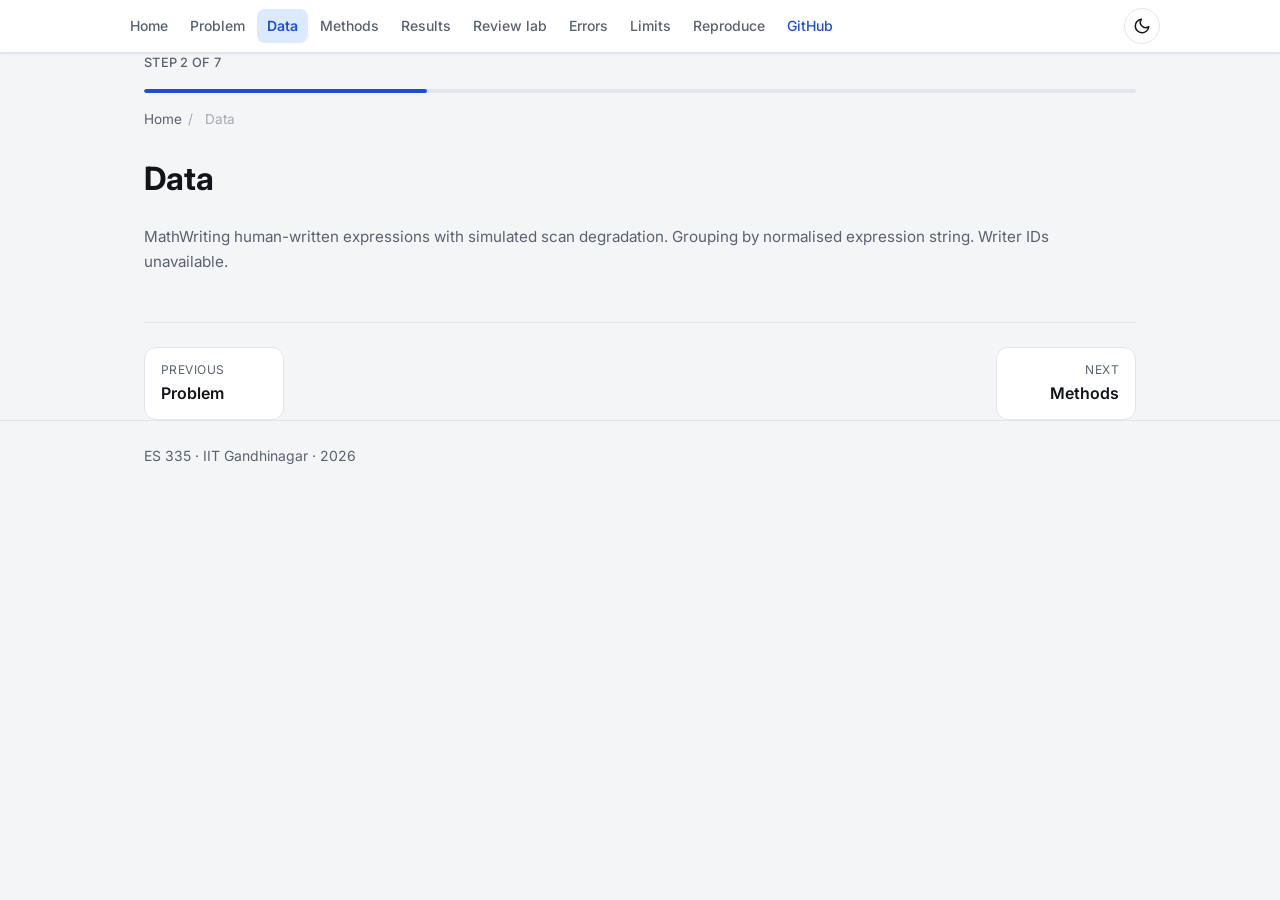
==== commit 99836939: "Add FOUC-prevention theme script to remaining HTML pages" ====
--- a/docs/data.html
+++ b/docs/data.html
@@ -3,91 +3,27 @@
 <head>
   <meta charset="UTF-8" />
   <meta name="viewport" content="width=device-width, initial-scale=1" />
-  <title>Data · MathGuard · ES 335</title>
+  <title>Data · ES 335 Math Recognition Error Prediction</title>
+  <link rel="preconnect" href="https://fonts.googleapis.com" />
+  <link rel="preconnect" href="https://fonts.gstatic.com" crossorigin />
   <link href="https://fonts.googleapis.com/css2?family=IBM+Plex+Mono:wght@400;600&family=Inter:wght@400;500;600;700&display=swap" rel="stylesheet" />
+  <script>
+(function(){try{var t=localStorage.getItem("mathguard-theme");if(t!=="light"&&t!=="dark")t=window.matchMedia("(prefers-color-scheme: dark)").matches?"dark":"light";document.documentElement.setAttribute("data-theme",t);}catch(e){document.documentElement.setAttribute("data-theme","light");}})();
+</script>
   <link rel="stylesheet" href="style.css" />
 </head>
 <body>
 <a class="skip-link" href="#main">Skip to content</a>
-<header class="site-header">
-  <div class="wrap">
-    <h1>Data</h1>
-    <p class="subtitle">Sources, variables, and the development proxy</p>
-    <div class="badge-row">
-      <span class="badge badge-synthetic">Synthetic development data</span>
-      <span class="badge badge-course">ES 335 · IITGN</span>
-    </div>
-  </div>
-</header>
 <nav class="nav" id="site-nav" aria-label="Primary"></nav>
 <main id="main" class="wrap">
+  <div id="step-progress"></div>
   <div id="breadcrumb" class="breadcrumb"></div>
-  <div id="step-progress"></div>
-
-  <div class="in-short">
-    <strong>In short.</strong>
-    Plan A (preferred) is anonymised course scripts — not in this repo. Current numbers use a seeded development
-    proxy whose feature–error relationships follow documented HMER failure modes.
-  </div>
-
-  <section>
-    <h2>Plan A — course scripts</h2>
-    <p>
-      Anonymised scans with checked references. Raw scans stay private and are gitignored.
-      Target scale: about 25–30 students and 500+ regions.
-    </p>
-  </section>
-
-  <section>
-    <h2>Plan B — development proxy</h2>
-    <p>
-      Generated by <code>python -m src.data_generator</code> (seed 42). Blur, low contrast, and complex structure
-      raise error risk; high token confidence lowers it. Public context: <strong>MathWriting</strong>
-      (Gervais et al., arXiv:2404.10690, CC BY-NC-SA 4.0).
-    </p>
-    <div class="callout callout-warning">
-      Results describe the <em>method</em> on this proxy, not operational performance on IITGN course scripts.
-    </div>
-    <div class="stats-grid" id="data-stats" data-loading>
-      <div class="stat-card loading"><div class="value">…</div><div class="label">Loading</div></div>
-    </div>
-  </section>
-
-  <section>
-    <h2>Variables</h2>
-    <div class="table-wrap">
-      <table>
-        <thead><tr><th>Variable</th><th>Role</th></tr></thead>
-        <tbody>
-          <tr><td>Mean / min token confidence, output length</td><td>Model features</td></tr>
-          <tr><td>Blur, contrast, ink density, stroke width, skew, crop size, bg noise</td><td>Model features</td></tr>
-          <tr><td>Counts of fractions, powers, roots, subscripts</td><td>Model features</td></tr>
-          <tr><td>Reference LaTeX</td><td>Target only — never a feature</td></tr>
-          <tr><td>Student / group ID</td><td>Split grouping only</td></tr>
-        </tbody>
-      </table>
-    </div>
-  </section>
-
-  <nav class="page-nav" id="page-nav" aria-label="Page"></nav>
+  <h1>Data</h1>
+  <p class="note">MathWriting human-written expressions with simulated scan degradation. Grouping by normalised expression string. Writer IDs unavailable.</p>
+  <div id="page-nav" class="page-nav"></div>
 </main>
 <footer class="site-footer"><div class="wrap"><p>ES 335 · IIT Gandhinagar · 2026</p></div></footer>
 <script src="app.js"></script>
-<script>
-  MathGuard.init({
-    page: "data",
-    onData: function (data) {
-      var ds = data.dataset_stats || {};
-      var el = document.getElementById("data-stats");
-      if (!el) return;
-      el.innerHTML =
-        '<div class="stat-card"><div class="value">' + (ds.n_total || "—") + '</div><div class="label">Regions</div></div>' +
-        '<div class="stat-card"><div class="value">' + ((ds.n_dev_groups || 0) + (ds.n_test_groups || 0)) + '</div><div class="label">Groups</div></div>' +
-        '<div class="stat-card"><div class="value">' + (ds.n_dev_groups || "—") + ' / ' + (ds.n_dev || "—") + '</div><div class="label">Dev groups / regions</div></div>' +
-        '<div class="stat-card"><div class="value">' + (ds.n_test_groups || "—") + ' / ' + (ds.n_test || "—") + '</div><div class="label">Test groups / regions</div></div>' +
-        '<div class="stat-card"><div class="value">' + MathGuard.pct(ds.error_rate_overall, 0) + '</div><div class="label">Overall error rate</div></div>';
-    }
-  });
-</script>
+<script>MathGuard.init({ page: "data" });</script>
 </body>
 </html>
--- a/docs/style.css
+++ b/docs/style.css
@@ -1,191 +1,406 @@
-/* ============================================================
-   ES 335 · Handwritten Math Error Prediction
-   Production-ready site styles
-   ============================================================ */
-
-:root {
-  --bg: #f6f7f9;
-  --card: #ffffff;
-  --text: #1a1d23;
-  --muted: #5c6570;
+/* MathGuard ES 335 design system — light/dark via data-theme */
+:root,
+[data-theme="light"] {
+  --bg: #f4f5f7;
+  --bg-elevated: #ffffff;
+  --text: #12141a;
+  --text-muted: #5a6270;
+  --border: #e2e5eb;
   --accent: #1d4ed8;
   --accent-soft: #dbeafe;
-  --accent-dark: #1e3a8a;
-  --border: #e2e5eb;
-  --success: #059669;
-  --warning: #d97706;
-  --danger: #dc2626;
+  --accent-hover: #1e40af;
+  --success: #047857;
+  --success-soft: #d1fae5;
+  --warning: #b45309;
+  --warning-soft: #fef3c7;
+  --danger: #b91c1c;
+  --danger-soft: #fee2e2;
   --baseline: #64748b;
   --logistic: #2563eb;
   --forest: #7c3aed;
+  --svm: #0d9488;
+  --header-bg: linear-gradient(135deg, #0f172a 0%, #1e293b 100%);
+  --header-text: #f1f5f9;
   --radius: 12px;
-  --shadow: 0 1px 3px rgba(0,0,0,.06), 0 1px 2px rgba(0,0,0,.04);
-  --shadow-lg: 0 10px 25px -5px rgba(0,0,0,.08), 0 4px 6px -2px rgba(0,0,0,.03);
-  font-family: "Inter", system-ui, -apple-system, BlinkMacSystemFont, "Segoe UI", sans-serif;
-}
-
-* { box-sizing: border-box; }
+  --radius-sm: 8px;
+  --shadow: 0 1px 2px rgba(16,24,40,.06), 0 1px 3px rgba(16,24,40,.04);
+  --shadow-md: 0 4px 12px rgba(16,24,40,.08);
+  --space-1: 4px;
+  --space-2: 8px;
+  --space-3: 12px;
+  --space-4: 16px;
+  --space-5: 24px;
+  --space-6: 32px;
+  --space-8: 48px;
+  --font: "Inter", system-ui, -apple-system, "Segoe UI", sans-serif;
+  --mono: "IBM Plex Mono", ui-monospace, "Cascadia Code", Menlo, monospace;
+  --max: 1040px;
+  --nav-h: 48px;
+  --focus: 0 0 0 3px rgba(29,78,216,.35);
+  --chart-grid: rgba(90, 98, 112, 0.2);
+  --chart-text: #5a6270;
+  color-scheme: light;
+}
+
+[data-theme="dark"] {
+  --bg: #0f1115;
+  --bg-elevated: #1a1d24;
+  --text: #e8eaef;
+  --text-muted: #9aa3b2;
+  --border: #2a2f3a;
+  --accent: #60a5fa;
+  --accent-soft: #1e3a5f;
+  --accent-hover: #93c5fd;
+  --success: #34d399;
+  --success-soft: #064e3b;
+  --warning: #fbbf24;
+  --warning-soft: #78350f;
+  --danger: #f87171;
+  --danger-soft: #7f1d1d;
+  --baseline: #94a3b8;
+  --logistic: #60a5fa;
+  --forest: #a78bfa;
+  --svm: #2dd4bf;
+  --header-bg: linear-gradient(135deg, #020617 0%, #0f172a 100%);
+  --header-text: #f1f5f9;
+  --shadow: 0 1px 2px rgba(0,0,0,.3);
+  --shadow-md: 0 4px 16px rgba(0,0,0,.35);
+  --focus: 0 0 0 3px rgba(96,165,250,.4);
+  --chart-grid: rgba(154, 163, 178, 0.2);
+  --chart-text: #9aa3b2;
+  color-scheme: dark;
+}
+
+/* Smooth theme transitions (disabled under reduced-motion) */
+html {
+  transition: color 0.2s ease, background-color 0.2s ease;
+}
+body, .nav, .site-header, .stat-card, .chart-box, .region-card, table, th, td, .callout, .pill, .chip, .btn {
+  transition: background-color 0.2s ease, color 0.2s ease, border-color 0.2s ease, box-shadow 0.2s ease;
+}
+*, *::before, *::after { box-sizing: border-box; }
 html { scroll-behavior: smooth; }
+@media (prefers-reduced-motion: reduce) {
+  html { scroll-behavior: auto; }
+  *, *::before, *::after { animation-duration: 0.01ms !important; transition-duration: 0.01ms !important; }
+}
 body {
   margin: 0;
+  font-family: var(--font);
+  font-size: 16px;
+  line-height: 1.6;
+  color: var(--text);
   background: var(--bg);
+  -webkit-font-smoothing: antialiased;
+}
+.skip-link {
+  position: absolute; left: -9999px; top: 0;
+  background: var(--accent); color: #fff;
+  padding: var(--space-2) var(--space-4); z-index: 1000; border-radius: var(--radius-sm);
+}
+.skip-link:focus { left: var(--space-4); top: var(--space-2); outline: none; box-shadow: var(--focus); }
+a { color: var(--accent); text-decoration-thickness: 1px; text-underline-offset: 2px; }
+a:hover { color: var(--accent-hover); }
+a:focus-visible, button:focus-visible, input:focus-visible, select:focus-visible {
+  outline: none; box-shadow: var(--focus);
+}
+.wrap { max-width: var(--max); margin: 0 auto; padding: 0 var(--space-5); }
+.wide { max-width: 1120px; }
+.site-header {
+  background: var(--header-bg);
+  color: var(--header-text);
+  padding: var(--space-6) 0 var(--space-5);
+}
+.site-header h1 {
+  margin: 0 0 var(--space-2);
+  font-size: clamp(1.35rem, 3vw, 1.75rem);
+  font-weight: 700; letter-spacing: -0.02em; line-height: 1.25;
+}
+.site-header .subtitle { margin: 0; opacity: 0.9; font-size: 1.05rem; max-width: 42em; }
+.site-header .meta { margin: var(--space-3) 0 0; font-size: 0.875rem; opacity: 0.75; }
+.badge-row { display: flex; flex-wrap: wrap; gap: var(--space-2); margin-top: var(--space-3); }
+.badge {
+  display: inline-flex; align-items: center; gap: 6px;
+  font-size: 0.75rem; font-weight: 600; padding: 4px 10px;
+  border-radius: 999px; letter-spacing: 0.01em;
+}
+.badge-synthetic {
+  background: var(--warning-soft); color: var(--warning);
+  border: 1px solid color-mix(in srgb, var(--warning) 30%, transparent);
+}
+.badge-course {
+  background: rgba(255,255,255,.12); color: #e2e8f0;
+  border: 1px solid rgba(255,255,255,.2);
+}
+.nav {
+  background: var(--bg-elevated); border-bottom: 1px solid var(--border);
+  position: sticky; top: 0; z-index: 50; box-shadow: var(--shadow);
+}
+.nav-inner {
+  display: flex; align-items: center; gap: var(--space-1);
+  min-height: var(--nav-h); padding: var(--space-2) 0;
+}
+.nav-links {
+  display: flex; flex-wrap: wrap; gap: 2px; list-style: none;
+  margin: 0; padding: 0; flex: 1;
+}
+.nav-links a {
+  display: block; color: var(--text-muted); text-decoration: none;
+  font-size: 0.875rem; font-weight: 500; padding: 6px 10px;
+  border-radius: var(--radius-sm); transition: background .15s, color .15s;
+}
+.nav-links a:hover { background: var(--accent-soft); color: var(--accent); }
+.nav-links a.active { background: var(--accent-soft); color: var(--accent); font-weight: 600; }
+.nav-links a.repo { margin-left: auto; color: var(--accent); }
+.nav-toggle {
+  display: none; background: transparent; border: 1px solid var(--border);
+  border-radius: var(--radius-sm); padding: 8px 12px; color: var(--text);
+  cursor: pointer; font-size: 0.875rem;
+}
+@media (max-width: 768px) {
+  .nav-toggle { display: block; }
+  .nav-links { display: none; flex-direction: column; width: 100%; padding: var(--space-2) 0; }
+  .nav-links.open { display: flex; }
+  .nav-links a.repo { margin-left: 0; }
+  .nav-inner { flex-wrap: wrap; }
+}
+.progress-bar {
+  height: 4px; background: var(--border); border-radius: 2px;
+  overflow: hidden; margin: var(--space-4) 0 var(--space-2);
+}
+.progress-bar > span {
+  display: block; height: 100%; background: var(--accent);
+  border-radius: 2px; transition: width .3s ease;
+}
+.step-meta {
+  font-size: 0.8rem; color: var(--text-muted); font-weight: 500;
+  letter-spacing: 0.02em; text-transform: uppercase;
+}
+.breadcrumb { font-size: 0.85rem; color: var(--text-muted); margin: var(--space-4) 0 0; }
+.breadcrumb a { color: var(--text-muted); text-decoration: none; }
+.breadcrumb a:hover { color: var(--accent); }
+.breadcrumb span { margin: 0 6px; opacity: 0.5; }
+main { padding: var(--space-6) 0 var(--space-8); }
+section { margin-bottom: var(--space-6); }
+h2 { font-size: 1.35rem; margin: 0 0 var(--space-4); letter-spacing: -0.015em; font-weight: 700; }
+h3 { font-size: 1.05rem; margin: var(--space-5) 0 var(--space-3); font-weight: 600; }
+p { margin: 0 0 var(--space-3); }
+.muted, .note { color: var(--text-muted); font-size: 0.95rem; }
+.mono { font-family: var(--mono); font-size: 0.9em; }
+.in-short {
+  background: var(--accent-soft); border-left: 4px solid var(--accent);
+  border-radius: 0 var(--radius-sm) var(--radius-sm) 0;
+  padding: var(--space-4) var(--space-5); margin-bottom: var(--space-6); font-size: 1.02rem;
+}
+.in-short strong { color: var(--accent); }
+.stats-grid {
+  display: grid; grid-template-columns: repeat(auto-fit, minmax(150px, 1fr)); gap: var(--space-3);
+}
+.stat-card {
+  background: var(--bg-elevated); border: 1px solid var(--border);
+  border-radius: var(--radius); padding: var(--space-4); box-shadow: var(--shadow);
+}
+.stat-card .value {
+  font-family: var(--mono); font-size: 1.5rem; font-weight: 700;
+  color: var(--accent); letter-spacing: -0.02em; line-height: 1.2;
+}
+.stat-card .label { font-size: 0.8rem; color: var(--text-muted); margin-top: var(--space-1); line-height: 1.35; }
+.stat-card.loading .value { color: var(--text-muted); font-size: 1rem; font-weight: 500; }
+.card {
+  background: var(--bg-elevated); border: 1px solid var(--border);
+  border-radius: var(--radius); padding: var(--space-5); box-shadow: var(--shadow);
+}
+.card-grid {
+  display: grid; grid-template-columns: repeat(auto-fit, minmax(240px, 1fr)); gap: var(--space-4);
+}
+.step-card {
+  background: var(--bg-elevated); border: 1px solid var(--border); border-radius: var(--radius);
+  padding: var(--space-5); box-shadow: var(--shadow); text-decoration: none; color: inherit;
+  display: block; transition: border-color .15s, box-shadow .15s, transform .15s;
+}
+.step-card:hover {
+  border-color: var(--accent); box-shadow: var(--shadow-md); transform: translateY(-2px); color: inherit;
+}
+.step-card .step-num {
+  font-family: var(--mono); font-size: 0.75rem; font-weight: 600;
+  color: var(--accent); text-transform: uppercase; letter-spacing: 0.04em;
+}
+.step-card h3 { margin: var(--space-2) 0 var(--space-2); font-size: 1.05rem; color: var(--text); }
+.step-card p { margin: 0; font-size: 0.9rem; color: var(--text-muted); }
+.callout {
+  border-radius: var(--radius); padding: var(--space-4) var(--space-5);
+  margin: var(--space-4) 0; font-size: 0.95rem;
+}
+.callout-info { background: var(--accent-soft); border: 1px solid color-mix(in srgb, var(--accent) 25%, transparent); }
+.callout-warning { background: var(--warning-soft); border: 1px solid color-mix(in srgb, var(--warning) 30%, transparent); }
+.pipeline-svg { width: 100%; max-width: 900px; margin: var(--space-4) auto; display: block; }
+.pipeline-svg .node { fill: var(--bg-elevated); stroke: var(--border); stroke-width: 1.5; }
+.pipeline-svg .node-accent { stroke: var(--accent); stroke-width: 2; }
+.pipeline-svg text { fill: var(--text); font-family: var(--font); font-size: 11px; text-anchor: middle; }
+.pipeline-svg .arrow { stroke: var(--text-muted); stroke-width: 1.5; fill: none; marker-end: url(#arrowhead); }
+.timeline { list-style: none; margin: 0; padding: 0; border-left: 2px solid var(--border); margin-left: 8px; }
+.timeline li { position: relative; padding: 0 0 var(--space-4) var(--space-5); }
+.timeline li::before {
+  content: ""; position: absolute; left: -7px; top: 6px; width: 12px; height: 12px;
+  border-radius: 50%; background: var(--accent); border: 2px solid var(--bg);
+}
+.table-wrap { overflow-x: auto; margin: var(--space-4) 0; }
+table { width: 100%; border-collapse: collapse; font-size: 0.9rem; }
+th, td { padding: 10px 12px; border-bottom: 1px solid var(--border); text-align: left; vertical-align: top; }
+th { font-weight: 600; background: var(--bg-elevated); position: sticky; top: 0; z-index: 1; }
+td.num, th.num { font-family: var(--mono); font-size: 0.85rem; text-align: right; white-space: nowrap; }
+tr.best td { background: color-mix(in srgb, var(--success-soft) 50%, transparent); }
+.ci { color: var(--text-muted); font-size: 0.8em; }
+.chart-box {
+  background: var(--bg-elevated); border: 1px solid var(--border); border-radius: var(--radius);
+  padding: var(--space-4) var(--space-5); box-shadow: var(--shadow); margin: var(--space-4) 0;
+}
+.chart-box canvas { max-height: 320px; }
+.pills { display: flex; flex-wrap: wrap; gap: var(--space-2); margin: var(--space-3) 0; }
+.pill {
+  background: var(--bg-elevated); border: 1px solid var(--border); border-radius: 999px;
+  padding: 6px 14px; font-size: 0.875rem;
+}
+.pill strong { color: var(--accent); font-family: var(--mono); }
+.chip {
+  appearance: none; background: var(--bg-elevated); border: 1px solid var(--border);
+  border-radius: 999px; padding: 6px 14px; font-size: 0.875rem; font-family: inherit;
+  color: var(--text); cursor: pointer; transition: background .15s, border-color .15s;
+}
+.chip:hover { border-color: var(--accent); }
+.chip.active { background: var(--accent-soft); border-color: var(--accent); color: var(--accent); font-weight: 600; }
+.lab-grid { display: grid; grid-template-columns: 1fr 1fr; gap: var(--space-4); }
+@media (max-width: 800px) { .lab-grid { grid-template-columns: 1fr; } }
+.slider-row {
+  display: flex; align-items: center; gap: var(--space-4);
+  margin: var(--space-4) 0; flex-wrap: wrap;
+}
+.slider-row input[type=range] { flex: 1; min-width: 160px; }
+.region-card {
+  background: var(--bg-elevated); border: 1px solid var(--border);
+  border-radius: var(--radius); padding: var(--space-4); margin-bottom: var(--space-3);
+}
+.region-meta {
+  font-size: 0.8rem; color: var(--text-muted); display: flex;
+  flex-wrap: wrap; gap: var(--space-3); margin-bottom: var(--space-2);
+}
+.badge-err { background: var(--danger-soft); color: var(--danger); }
+.badge-ok { background: var(--success-soft); color: var(--success); }
+.latex-row { margin: var(--space-2) 0; font-size: 0.95rem; }
+.cta-row { display: flex; flex-wrap: wrap; gap: var(--space-3); margin-top: var(--space-5); }
+.btn {
+  display: inline-flex; align-items: center; gap: 8px; padding: 10px 18px;
+  border-radius: var(--radius-sm); font-weight: 600; font-size: 0.95rem;
+  text-decoration: none; border: none; cursor: pointer; font-family: inherit;
+  transition: background .15s, color .15s;
+}
+.btn-primary { background: var(--accent); color: #fff; }
+.btn-primary:hover { background: var(--accent-hover); color: #fff; }
+.btn-secondary {
+  background: transparent; color: #e2e8f0; border: 1px solid rgba(255,255,255,.35);
+}
+.btn-secondary:hover { background: rgba(255,255,255,.1); color: #fff; }
+.page-nav {
+  display: flex; justify-content: space-between; gap: var(--space-4);
+  margin-top: var(--space-8); padding-top: var(--space-5);
+  border-top: 1px solid var(--border); flex-wrap: wrap;
+}
+.page-nav a {
+  display: flex; flex-direction: column; text-decoration: none;
+  padding: var(--space-3) var(--space-4); border: 1px solid var(--border);
+  border-radius: var(--radius); background: var(--bg-elevated); min-width: 140px;
+  transition: border-color .15s;
+}
+.page-nav a:hover { border-color: var(--accent); }
+.page-nav .dir { font-size: 0.75rem; color: var(--text-muted); text-transform: uppercase; letter-spacing: 0.04em; }
+.page-nav .title { font-weight: 600; color: var(--text); margin-top: 2px; }
+.page-nav a.next { text-align: right; margin-left: auto; }
+.site-footer {
+  border-top: 1px solid var(--border); padding: var(--space-5) 0 var(--space-6);
+  color: var(--text-muted); font-size: 0.875rem;
+}
+.site-footer a { color: var(--accent); }
+.loading-block { padding: var(--space-5); text-align: center; color: var(--text-muted); }
+.error-block {
+  background: var(--danger-soft); border: 1px solid color-mix(in srgb, var(--danger) 30%, transparent);
+  border-radius: var(--radius); padding: var(--space-4); color: var(--danger);
+}
+@media (prefers-reduced-motion: no-preference) {
+  .fade-in { opacity: 0; transform: translateY(8px); transition: opacity .4s ease, transform .4s ease; }
+  .fade-in.visible { opacity: 1; transform: none; }
+}
+ul.check { padding-left: 1.2rem; }
+ul.check li { margin-bottom: var(--space-2); }
+pre {
+  background: #0f172a; color: #e2e8f0; padding: var(--space-4) var(--space-5);
+  border-radius: var(--radius); overflow-x: auto; font-size: 0.85rem;
+  line-height: 1.5; font-family: var(--mono);
+}
+code { font-family: var(--mono); font-size: 0.9em; }
+p code, li code { background: var(--accent-soft); padding: 1px 5px; border-radius: 4px; }
+.filters { display: flex; flex-wrap: wrap; gap: var(--space-3); margin-bottom: var(--space-4); align-items: center; }
+.filters select, .filters input {
+  padding: 6px 10px; border: 1px solid var(--border); border-radius: var(--radius-sm);
+  background: var(--bg-elevated); color: var(--text); font-family: inherit; font-size: 0.875rem;
+}
+
+/* Theme toggle button */
+.theme-toggle {
+  appearance: none;
+  display: inline-flex;
+  align-items: center;
+  justify-content: center;
+  width: 36px;
+  height: 36px;
+  border-radius: 999px;
+  border: 1px solid var(--border);
+  background: var(--bg-elevated);
   color: var(--text);
-  line-height: 1.6;
-  font-size: 16px;
-  -webkit-font-smoothing: antialiased;
-}
-
-.wrap {
-  max-width: 980px;
-  margin: 0 auto;
-  padding: 0 1.5rem;
-}
-.wide { max-width: 1100px; }
-
-.site-header {
-  background: linear-gradient(135deg, #0f172a 0%, #1e293b 100%);
-  color: #f1f5f9;
-  padding: 2.25rem 0 1.75rem;
-}
-.site-header h1 {
-  margin: 0 0 0.35rem;
-  font-size: 1.65rem;
-  font-weight: 700;
-  letter-spacing: -0.02em;
-}
-.site-header .subtitle {
-  margin: 0;
-  opacity: 0.88;
-  font-size: 1.05rem;
-}
-.site-header .meta {
-  margin: 0.65rem 0 0;
-  font-size: 0.88rem;
-  opacity: 0.78;
-}
-.site-header a {
-  color: #93c5fd;
-  text-decoration: none;
-}
-.site-header a:hover { text-decoration: underline; }
-
-.nav {
-  background: var(--card);
-  border-bottom: 1px solid var(--border);
-  position: sticky;
-  top: 0;
-  z-index: 50;
-  box-shadow: var(--shadow);
-}
+  cursor: pointer;
+  margin-left: var(--space-2);
+  flex-shrink: 0;
+  transition: background 0.15s, border-color 0.15s, color 0.15s;
+}
+.theme-toggle:hover {
+  border-color: var(--accent);
+  color: var(--accent);
+}
+.theme-toggle:focus-visible {
+  outline: none;
+  box-shadow: var(--focus);
+}
+.theme-toggle svg {
+  width: 18px;
+  height: 18px;
+  display: block;
+}
+.theme-toggle .icon-sun { display: none; }
+.theme-toggle .icon-moon { display: block; }
+[data-theme="dark"] .theme-toggle .icon-sun { display: block; }
+[data-theme="dark"] .theme-toggle .icon-moon { display: none; }
+
 .nav-inner {
   display: flex;
-  flex-wrap: wrap;
-  gap: 0.25rem 0.15rem;
-  padding: 0.55rem 0;
   align-items: center;
-}
-.nav a {
-  color: var(--muted);
-  text-decoration: none;
-  font-size: 0.92rem;
-  font-weight: 500;
-  padding: 0.4rem 0.75rem;
-  border-radius: 8px;
-  transition: background .15s, color .15s;
-}
-.nav a:hover { background: var(--accent-soft); color: var(--accent-dark); }
-.nav a.active { background: var(--accent-soft); color: var(--accent); font-weight: 600; }
-.nav .repo-link { margin-left: auto; color: var(--accent); }
-
-main { padding: 2rem 0 3.5rem; }
-section { margin-bottom: 2.25rem; }
-h2 { font-size: 1.35rem; margin: 0 0 0.85rem; letter-spacing: -0.01em; }
-h3 { font-size: 1.08rem; margin: 1.25rem 0 0.5rem; }
-p, li { color: var(--text); }
-.muted, .note { color: var(--muted); font-size: 0.95rem; }
-
-.stats-grid {
-  display: grid;
-  grid-template-columns: repeat(auto-fit, minmax(140px, 1fr));
-  gap: 0.85rem;
-}
-.stat-card {
-  background: var(--card);
-  border: 1px solid var(--border);
-  border-radius: var(--radius);
-  padding: 1rem 1.1rem;
-  box-shadow: var(--shadow);
-}
-.stat-card .value {
-  font-size: 1.55rem;
-  font-weight: 700;
-  color: var(--accent-dark);
-  letter-spacing: -0.02em;
-}
-.stat-card .label {
-  font-size: 0.82rem;
-  color: var(--muted);
-  margin-top: 0.2rem;
-  line-height: 1.35;
-}
-
-.hero-takeaway {
-  background: linear-gradient(135deg, #eff6ff 0%, #f8fafc 100%);
-  border: 1px solid #bfdbfe;
-  border-radius: var(--radius);
-  padding: 1.25rem 1.4rem;
-  margin: 1.25rem 0;
-}
-.callout {
-  background: #fffbeb;
-  border: 1px solid #fde68a;
-  border-radius: var(--radius);
-  padding: 1rem 1.2rem;
-  margin: 1rem 0;
-  font-size: 0.95rem;
-}
-.two-col {
-  display: grid;
-  grid-template-columns: 1fr 1fr;
-  gap: 1rem;
-}
-@media (max-width: 700px) { .two-col { grid-template-columns: 1fr; } }
-
-.card {
-  background: var(--card);
-  border: 1px solid var(--border);
-  border-radius: var(--radius);
-  padding: 1.15rem 1.25rem;
-  box-shadow: var(--shadow);
-}
-.chart-box {
-  background: var(--card);
-  border: 1px solid var(--border);
-  border-radius: var(--radius);
-  padding: 1rem 1.25rem;
-  box-shadow: var(--shadow);
-}
-.ci { color: var(--muted); font-size: 0.82rem; }
-.pipeline { padding-left: 1.25rem; }
-.pipeline li { margin-bottom: 0.5rem; }
-pre {
+  gap: var(--space-2);
+}
+.nav-links {
+  flex: 1;
+}
+
+/* Theme-aware pre/code blocks */
+[data-theme="light"] pre {
   background: #0f172a;
   color: #e2e8f0;
-  padding: 1.1rem 1.25rem;
-  border-radius: var(--radius);
-  overflow-x: auto;
-  font-size: 0.88rem;
-  line-height: 1.5;
-}
-code { font-family: ui-monospace, SFMono-Regular, Menlo, Monaco, Consolas, monospace; font-size: 0.9em; }
-table { width: 100%; border-collapse: collapse; font-size: 0.92rem; }
-th, td { padding: 0.55rem 0.7rem; border-bottom: 1px solid var(--border); text-align: left; }
-th { font-weight: 600; background: #f8fafc; }
-
-.site-footer {
-  border-top: 1px solid var(--border);
-  padding: 1.5rem 0 2rem;
-  color: var(--muted);
-  font-size: 0.88rem;
-}
-.site-footer a { color: var(--accent); }
+}
+[data-theme="dark"] pre {
+  background: #020617;
+  color: #e2e8f0;
+}
+
+/* Ensure header badges remain readable */
+.badge-course {
+  background: rgba(255,255,255,.12);
+  color: #e2e8f0;
+  border: 1px solid rgba(255,255,255,.2);
+}
